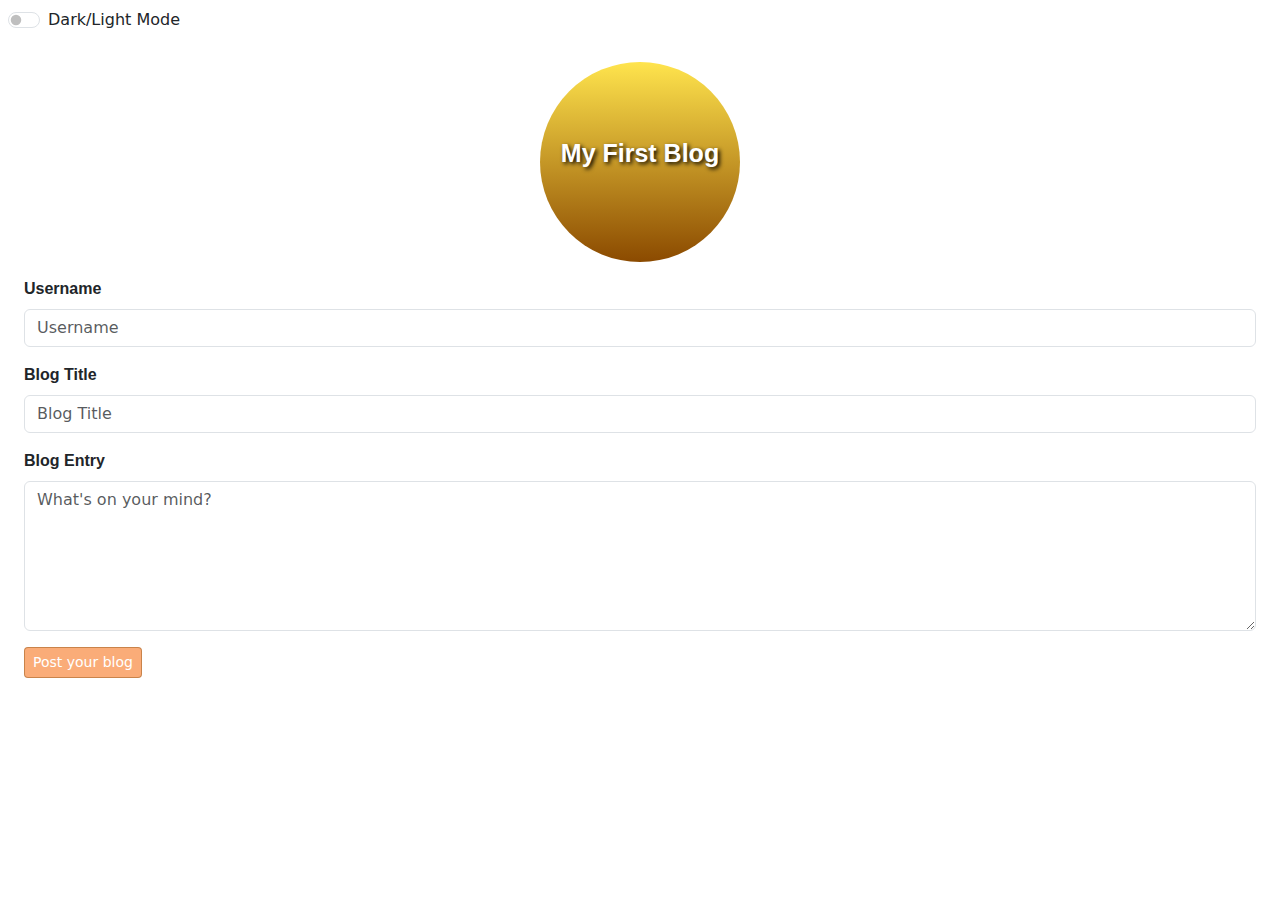
==== index.html @ 90727846 "linked blog.html to index.html button" ====
<!DOCTYPE html>
<html lang="en">
<head>
    <meta charset="UTF-8">
    <meta name="viewport" content="width=device-width, initial-scale=1.0">
    <link rel="stylesheet" href="https://cdn.jsdelivr.net/npm/bootstrap@5.1.3/dist/css/bootstrap.min.css">
    <link rel="stylesheet" href="./Assets/css/styles.css">
    <link rel="stylesheet" href="./Assets/css/form.css">

    <title>Blog Form Page</title>
</head>
<body>
    
    <!-- header section -->
    <header class="p-2 font">
        <div class="form-check form-switch">
            <input class="form-check-input" type="checkbox" role="switch" id="flexSwitchCheckDefault">
            <label class="form-check-label" for="flexSwitchCheckDefault">Dark/Light Mode</label>
        </div>  
    </header>

    <!-- main section -->
    <!-- d-flex, justify-content-center originate from bootstrap styling -->
    <section class="d-flex justify-content-center circle">
        <p>My First Blog</p>
    </section>
    
    <!-- custom-form-control is a custom class to override the default bootstrap form focus styling -->
    <section>
        <div class="px-4 mb-3">
            <label for="formGroupExampleInput" class="form-label form-header-font">Username</label>
            <input type="text" class="form-control custom-form-control" id="formGroupExampleInput" placeholder="Username">
        </div>
        <div class="px-4 mb-3">
            <label for="formGroupExampleInput2" class="form-label form-header-font">Blog Title</label>
            <input type="text" class="form-control custom-form-control" id="formGroupExampleInput2" placeholder="Blog Title">
        </div>
        <div class="px-4 mb-3">
            <label for="formGroupExampleInput" class="form-label form-header-font">Blog Entry</label>
        <textarea class="form-control custom-form-control" placeholder="What's on your mind?" id="floatingTextarea2" style="height: 150px"></textarea>
        </div>
        <div class="px-4">
            <button type="button" id="postYourBlog" class="btn btn-primary btn-sm custom-btn-control">Post your blog</button>
        </div>
    </section>
      
    <!-- footer section -->

    <!-- link to bootstrap js -->
    <script src="https://cdn.jsdelivr.net/npm/bootstrap@5.1.3/dist/js/bootstrap.bundle.min.js"
            integrity="sha384-ka7Sk0Gln4gmtz2MlQnikT1wXgYsOg+OMhuP+IlRH9sENBO0LRn5q+8nbTov4+1p"
            crossorigin="anonymous">
    </script>
    
    <!-- link to new .html upong button interaction -->
    <!-- this uses the window.location.assign method to redirect the user to the blog.html page -->
    <!-- given the button with id="postYourBlog" is pressed -->
    <script>
        document.getElementById('postYourBlog').addEventListener('click', function() {
            window.location.assign('blog.html');
        });
    </script>

</body>
</html>
---- Assets/css/styles.css ----
* {

}

:root {
    /* font variables */
    --main-font: -apple-system, BlinkMacSystemFont, "Segoe UI", Roboto, "Helvetica Neue", Arial, sans-serif;

    /* color variables */
    --circle-clr-primary: #ffe44d;
    --circle-clr-secondary: #8b4a00;
}

/* CLASS SELECTORS */
    /* cirle logo class */
    .circle {
        /* height and width of the cicle logo */
        height: 200px;
        width: 200px;
        /* circle logo styling: gradient, radius (makes cicular) */
        background: linear-gradient(to bottom, var(--circle-clr-primary), var(--circle-clr-secondary));
        border-radius: 50%;
        /* circle font styling: alignment, font-style/color, text-shadow */
        align-items: center;
        text-align: center;
        font-family: var(--main-font);
        color: white;
        font-size: 25px;
        font-weight: bold;
        text-shadow: 2px 2px 4px #000000;
        /* alignment of logo */
        margin: 0 auto;
        margin-top: 20px;
        margin-bottom: 15px;
    }
---- Assets/css/form.css ----
* {

}

:root {
    /* font variables */
    --main-font: -apple-system, BlinkMacSystemFont, "Segoe UI", Roboto, "Helvetica Neue", Arial, sans-serif;

    /* color variables */
    --form-clr-primary: #ff6600;
    --form-clr-secondary: #ec7e0041;
    --btn-clr-primary: #faac78;
    --btn-clr-secondary: #7a410062;
    --btn-clr-focus: #ec7e0041;
}

/* CLASS SELECTORS */
    /* font styling for form headers */
    .form-header-font {
        /* font styling */
        font-family: var(--main-font);
        /* Semi Bold */
        font-weight: 600;
    }

    /* override the default bootstrap form focus styling */
    .custom-form-control:focus {
        border-color: var(--form-clr-primary); /* custom border color */
        box-shadow: 0 0 0 0.25rem var(--form-clr-secondary); /* custom box shadow color */
    }

    /* override the default bootstrap button styling */
    .custom-btn-control {
        background-color: var(--btn-clr-primary); /* custom btn background color */
        border-color: var(--btn-clr-secondary); /* custom btn border color */
    }

    /* override the default bootstrap button hover styling */
    .custom-btn-control:hover {
        background-color: var(--btn-clr-secondary); /* custom btn hover background color */
        border-color: var(--btn-clr-primary); /* custom btn hover border color */
    }

    /* override the default bootstrap button click styling */
    .custom-btn-control:active, .custon-btn-control:target {
        box-shadow: 0 0 0 0.25rem var(--btn-clr-focus); /* custom box shadow color */
    }

    /* override the default bootstrap button focus styling */
    .custom-btn-control:focus {
        background-color: var(--btn-clr-secondary); /* custom btn hover background color */
        border-color: var(--btn-clr-primary); /* custom btn hover border color */
        box-shadow: 0 0 0 0.25rem var(--btn-clr-focus); /* custom box shadow color */
    }
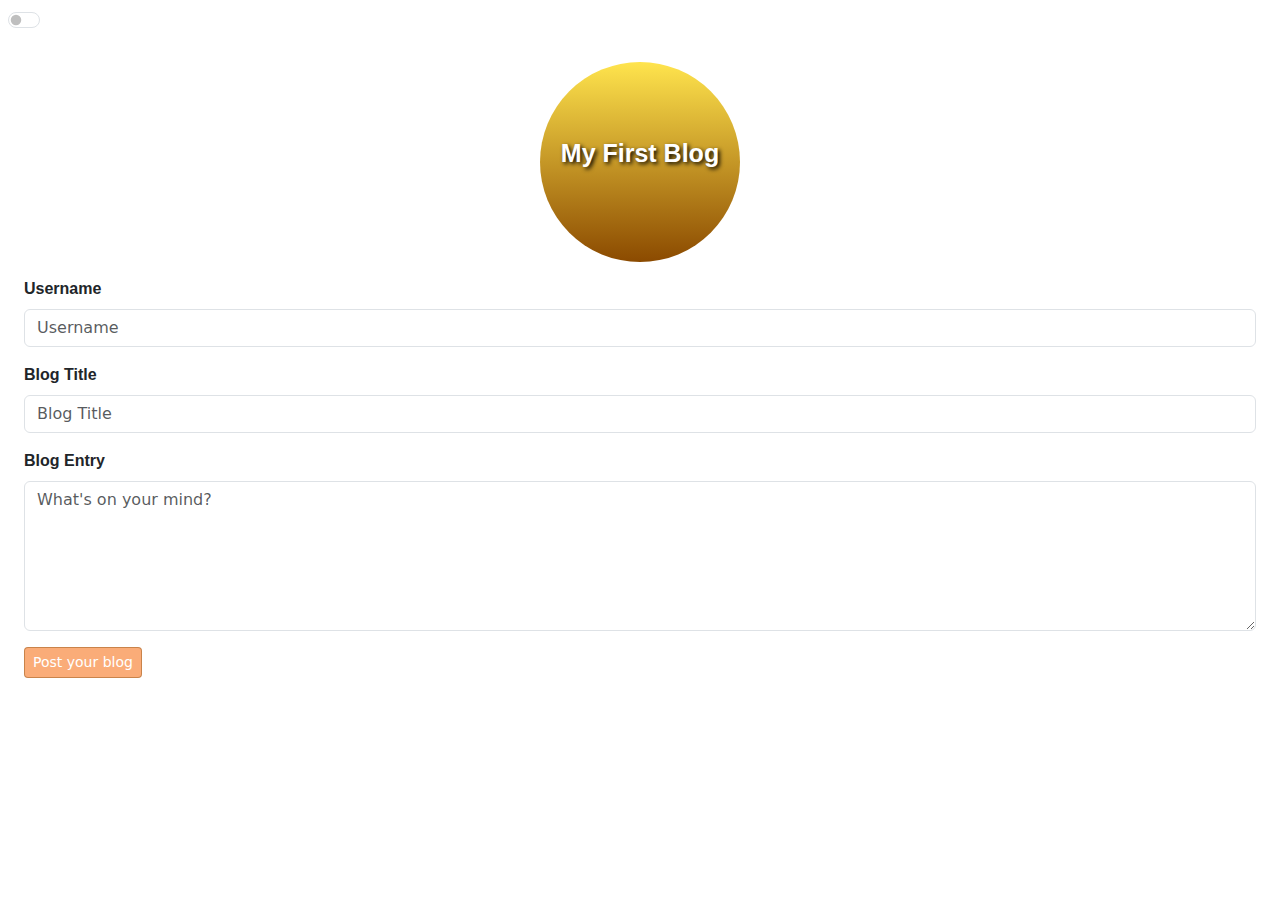
==== commit f87d9a57: "added functionality to logic.js" ====
--- a/index.html
+++ b/index.html
@@ -9,13 +9,14 @@
 
     <title>Blog Form Page</title>
 </head>
-<body>
+
+<body class="light-mode">
     
     <!-- header section -->
-    <header class="p-2 font">
+    <header class="p-2 font light-mode">
         <div class="form-check form-switch">
             <input class="form-check-input" type="checkbox" role="switch" id="flexSwitchCheckDefault">
-            <label class="form-check-label" for="flexSwitchCheckDefault">Dark/Light Mode</label>
+            <label class="form-check-label" for="flexSwitchCheckDefault"></label>
         </div>  
     </header>
 
@@ -29,18 +30,18 @@
     <section>
         <div class="px-4 mb-3">
             <label for="formGroupExampleInput" class="form-label form-header-font">Username</label>
-            <input type="text" class="form-control custom-form-control" id="formGroupExampleInput" placeholder="Username">
+            <input type="text" class="form-control custom-form-control light-mode" id="formGroupExampleInput" placeholder="Username">
         </div>
         <div class="px-4 mb-3">
             <label for="formGroupExampleInput2" class="form-label form-header-font">Blog Title</label>
-            <input type="text" class="form-control custom-form-control" id="formGroupExampleInput2" placeholder="Blog Title">
+            <input type="text" class="form-control custom-form-control light-mode" id="formGroupExampleInput2" placeholder="Blog Title">
         </div>
         <div class="px-4 mb-3">
             <label for="formGroupExampleInput" class="form-label form-header-font">Blog Entry</label>
-        <textarea class="form-control custom-form-control" placeholder="What's on your mind?" id="floatingTextarea2" style="height: 150px"></textarea>
+        <textarea class="form-control custom-form-control light-mode" placeholder="What's on your mind?" id="floatingTextarea2" style="height: 150px"></textarea>
         </div>
         <div class="px-4">
-            <button type="button" id="postYourBlog" class="btn btn-primary btn-sm custom-btn-control">Post your blog</button>
+            <button type="button" id="postYourBlog" class="btn btn-primary btn-sm custom-btn-control light-mode">Post your blog</button>
         </div>
     </section>
       
@@ -52,14 +53,9 @@
             crossorigin="anonymous">
     </script>
     
-    <!-- link to new .html upong button interaction -->
-    <!-- this uses the window.location.assign method to redirect the user to the blog.html page -->
-    <!-- given the button with id="postYourBlog" is pressed -->
-    <script>
-        document.getElementById('postYourBlog').addEventListener('click', function() {
-            window.location.assign('blog.html');
-        });
-    </script>
+    <!-- link to custom logic.js file -->
+    <script src="./Assets/js/logic.js"></script>
 
 </body>
+
 </html>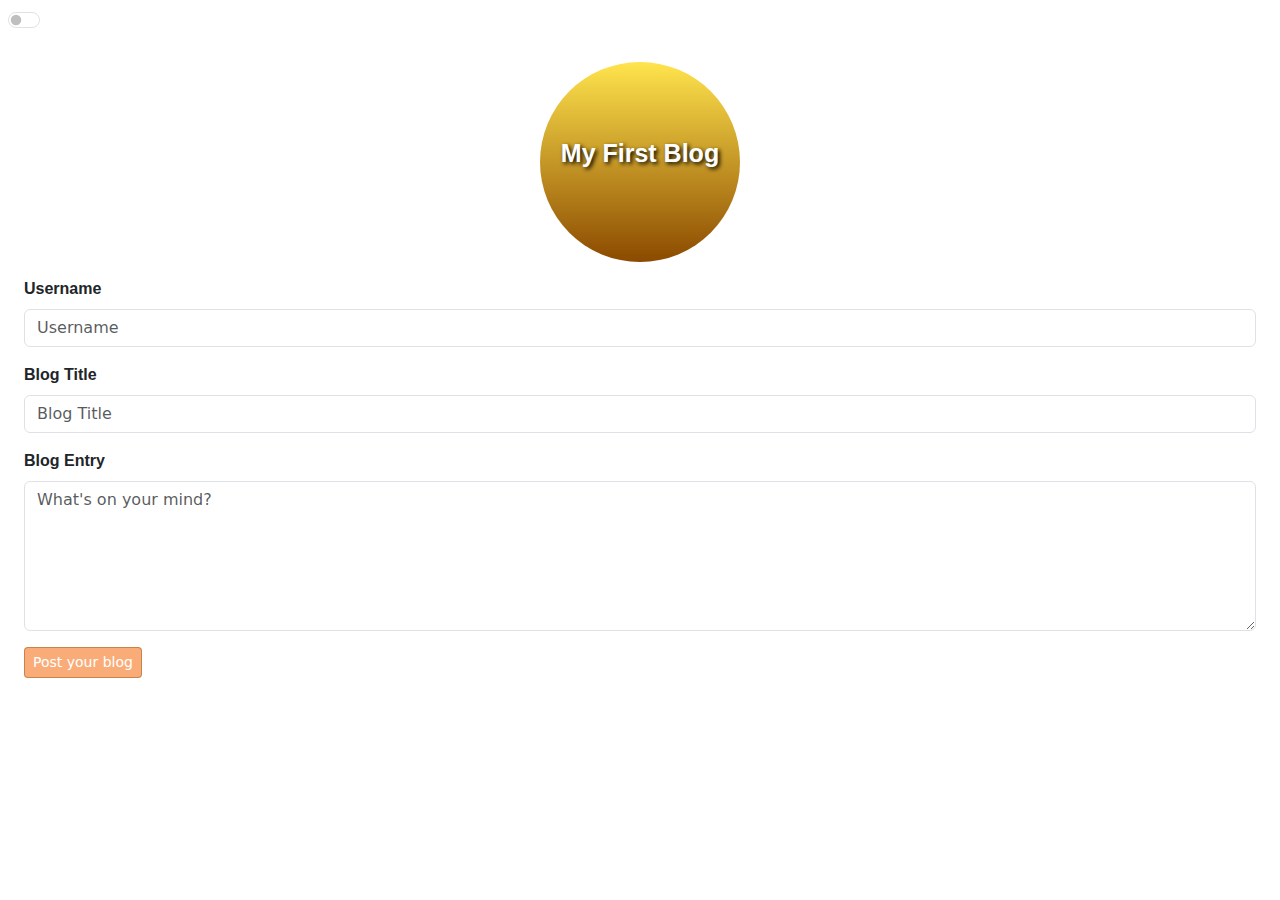
==== commit 52f5c00b: "added light/dark mode styling" ====
--- a/index.html
+++ b/index.html
@@ -22,7 +22,7 @@
 
     <!-- main section -->
     <!-- d-flex, justify-content-center originate from bootstrap styling -->
-    <section class="d-flex justify-content-center circle">
+    <section class="d-flex justify-content-center circle light-mode">
         <p>My First Blog</p>
     </section>
     
@@ -52,7 +52,8 @@
             integrity="sha384-ka7Sk0Gln4gmtz2MlQnikT1wXgYsOg+OMhuP+IlRH9sENBO0LRn5q+8nbTov4+1p"
             crossorigin="anonymous">
     </script>
-    
+    <!-- link to custom form.js file -->
+    <script src="./Assets/js/form.js"></script>
     <!-- link to custom logic.js file -->
     <script src="./Assets/js/logic.js"></script>
 
--- a/Assets/css/styles.css
+++ b/Assets/css/styles.css
@@ -9,7 +9,27 @@
     /* color variables */
     --circle-clr-primary: #ffe44d;
     --circle-clr-secondary: #8b4a00;
+
+    --dark-mode-background: #0d1117;
+    --dark-mode-header: #161b22;
+    --dark-mode-text: #ffffff;
+
+    --circle-clr-primary-dark: #6b8dff;
+    --circle-clr-secondary-dark: #0e0c31;
 }
+
+/* ELEMENT SELECTORS */
+    body.dark-mode {
+        background-color: var(--dark-mode-background);
+    }
+
+    body.dark-mode label {
+        color: var(--dark-mode-text);
+    }
+
+    header.dark-mode {
+        background-color: var(--dark-mode-header);
+    }
 
 /* CLASS SELECTORS */
     /* cirle logo class */
@@ -33,3 +53,7 @@
         margin-top: 20px;
         margin-bottom: 15px;
     }
+
+    .circle.dark-mode {
+        background: linear-gradient(to bottom, var(--circle-clr-primary-dark), var(--circle-clr-secondary-dark));
+    }
--- a/Assets/css/form.css
+++ b/Assets/css/form.css
@@ -12,6 +12,13 @@
     --btn-clr-primary: #faac78;
     --btn-clr-secondary: #7a410062;
     --btn-clr-focus: #ec7e0041;
+
+    --dark-mode-text: #ffffff;
+    --form-clr-primary-dark: #090b0f;
+    --form-clr-secondary-dark: #21262d;
+    --btn-clr-primary-dark: #747474;
+    --btn-clr-secondary-dark: #b6b6b6;
+    --clr-focus-dark: #7bb2ff;
 }
 
 /* CLASS SELECTORS */
@@ -39,10 +46,6 @@
     .custom-btn-control:hover {
         background-color: var(--btn-clr-secondary); /* custom btn hover background color */
         border-color: var(--btn-clr-primary); /* custom btn hover border color */
-    }
-
-    /* override the default bootstrap button click styling */
-    .custom-btn-control:active, .custon-btn-control:target {
         box-shadow: 0 0 0 0.25rem var(--btn-clr-focus); /* custom box shadow color */
     }
 
@@ -51,4 +54,32 @@
         background-color: var(--btn-clr-secondary); /* custom btn hover background color */
         border-color: var(--btn-clr-primary); /* custom btn hover border color */
         box-shadow: 0 0 0 0.25rem var(--btn-clr-focus); /* custom box shadow color */
-    }+    }
+
+    /* style adjusstments for dark mode */
+    .custom-form-control.dark-mode {
+        background-color: var(--form-clr-primary-dark); 
+        border-color: var(--form-clr-secondary-dark);
+    }
+
+    .custom-form-control.dark-mode:focus { 
+        box-shadow: 0 0 0 0.25rem var(--clr-focus-dark);
+        color: var(--dark-mode-text);
+    }
+
+    .custom-btn-control.dark-mode {
+        background-color: var(--btn-clr-primary-dark);
+        border-color: var(--btn-clr-secondary-dark);
+    }
+
+    .custom-btn-control.dark-mode:hover {
+        background-color: var(--btn-clr-secondary-dark);
+        border-color: var(--btn-clr-primary-dark);
+        box-shadow: 0 0 0 0.25rem var(--clr-focus-dark);
+    }
+
+    .custom-btn-control.dark-mode:focus {
+        background-color: var(--btn-clr-secondary-dark);
+        border-color: var(--btn-clr-primary-dark);
+        box-shadow: 0 0 0 0.25rem var(--clr-focus-dark);
+    }
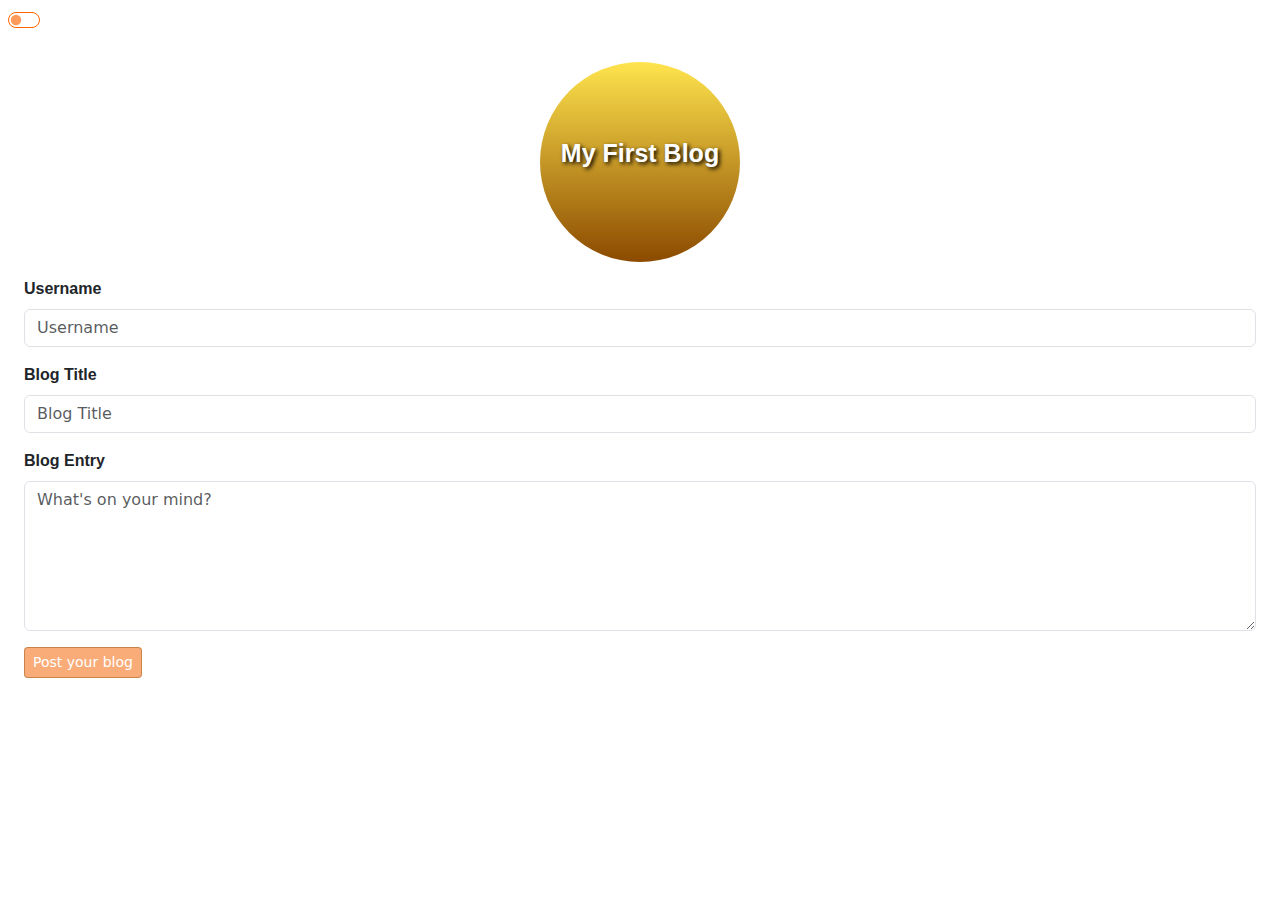
==== commit 4af0a2f2: "added light/dark mode styling to toggle switch" ====
--- a/index.html
+++ b/index.html
@@ -15,8 +15,8 @@
     <!-- header section -->
     <header class="p-2 font light-mode">
         <div class="form-check form-switch">
-            <input class="form-check-input" type="checkbox" role="switch" id="flexSwitchCheckDefault">
-            <label class="form-check-label" for="flexSwitchCheckDefault"></label>
+            <input class="form-check-input custom-toggle-control light-mode" type="checkbox" role="switch" id="flexSwitchCheckDefault">
+            <label class="form-check-label custom-font-control" for="flexSwitchCheckDefault"></label>
         </div>  
     </header>
 
--- a/Assets/css/styles.css
+++ b/Assets/css/styles.css
@@ -13,6 +13,14 @@
     --dark-mode-background: #0d1117;
     --dark-mode-header: #161b22;
     --dark-mode-text: #ffffff;
+
+    --toggle-clr-primary: #ff6600;
+    --toggle-clr-secondary: #ec7e0041;
+
+    --toggle-clr-primary-dark: #121e30;
+    --toggle-clr-secondary-dark: #7bb2ff63;
+
+    --toggle-clr-background-dark: #3e5c8563;
 
     --circle-clr-primary-dark: #6b8dff;
     --circle-clr-secondary-dark: #0e0c31;
@@ -32,6 +40,49 @@
     }
 
 /* CLASS SELECTORS */
+
+    /* light/dark mode button class */
+    /* override the default bootstrap button styling for dark mode */
+    .custom-toggle-control.light-mode {
+        border-color: var(--toggle-clr-primary); /* custom border color */
+
+        /* the background-image: url("") is important here, it is what creates the circle knob */
+        background-image: url("data:image/svg+xml,%3csvg xmlns='http://www.w3.org/2000/svg' viewBox='-4 -4 8 8'%3e%3ccircle r='3' fill='%23ff9c5b'/%3e%3c/svg%3e");
+    }
+
+    /* override the default bootstrap button styling */
+    .custom-toggle-control.light-mode:focus {
+        border-color: var(--toggle-clr-primary); /* custom border color for focus pseudo class */
+        box-shadow: 0 0 0 0.25rem var(--toggle-clr-secondary); /* custom box shadow color for focus pseudo class */
+
+        /* the background-image: url("") is important here, it is what creates the circle knob */
+        /* the color is changed to a shade of orange in light mode using fill='%23ff9c5b' */
+        /* the %23 is important, it is the hex code for # */
+        background-image: url("data:image/svg+xml,%3csvg xmlns='http://www.w3.org/2000/svg' viewBox='-4 -4 8 8'%3e%3ccircle r='3' fill='%23ff9c5b'/%3e%3c/svg%3e");  
+    }
+
+    /* override the default bootstrap button styling for dark mode */
+    .custom-toggle-control.dark-mode {
+        background-color: var(--toggle-clr-background-dark); /* custom background color */
+        border-color: var(--toggle-clr-primary-dark); /* custom border color */
+
+        /* the background-image: url("") is important here, it is what creates the circle knob */
+        background-image: url("data:image/svg+xml,%3csvg xmlns='http://www.w3.org/2000/svg' viewBox='-4 -4 8 8'%3e%3ccircle r='3' fill='rgba%280, 0, 0, 0.25%29'/%3e%3c/svg%3e");
+    }
+
+    /* override the default bootstrap button styling for dark mode for focus pseudo class */
+    .custom-toggle-control.dark-mode:focus {
+        background-color: var(--toggle-clr-background-dark);
+        border-color: var(--toggle-clr-primary-dark); /* custom border color for focus pseudo class */
+        box-shadow: 0 0 0 0.25rem var(--toggle-clr-secondary-dark); /* custom box shadow color for focus pseudo class */
+
+        /* the background-image: url("") is important here, it is what creates the circle knob */
+        /* the color is changedd to a shade of blue in dark mode using fill='%23121e30' */
+        /* the %23 is important, it is the hex code for # */
+        background-image: url("data:image/svg+xml,%3csvg xmlns='http://www.w3.org/2000/svg' viewBox='-4 -4 8 8'%3e%3ccircle r='3' fill='%23121e30'/%3e%3c/svg%3e");
+    }
+
+
     /* cirle logo class */
     .circle {
         /* height and width of the cicle logo */
@@ -54,6 +105,7 @@
         margin-bottom: 15px;
     }
 
+    /* change background color for circle logo in dark mode */
     .circle.dark-mode {
         background: linear-gradient(to bottom, var(--circle-clr-primary-dark), var(--circle-clr-secondary-dark));
     }
--- a/Assets/css/form.css
+++ b/Assets/css/form.css
@@ -16,9 +16,9 @@
     --dark-mode-text: #ffffff;
     --form-clr-primary-dark: #090b0f;
     --form-clr-secondary-dark: #21262d;
-    --btn-clr-primary-dark: #747474;
-    --btn-clr-secondary-dark: #b6b6b6;
-    --clr-focus-dark: #7bb2ff;
+    --btn-clr-primary-dark: #1e2c3f;
+    --btn-clr-secondary-dark: #7bb2ff63;
+    --clr-focus-dark: #cbe1ff56;
 }
 
 /* CLASS SELECTORS */
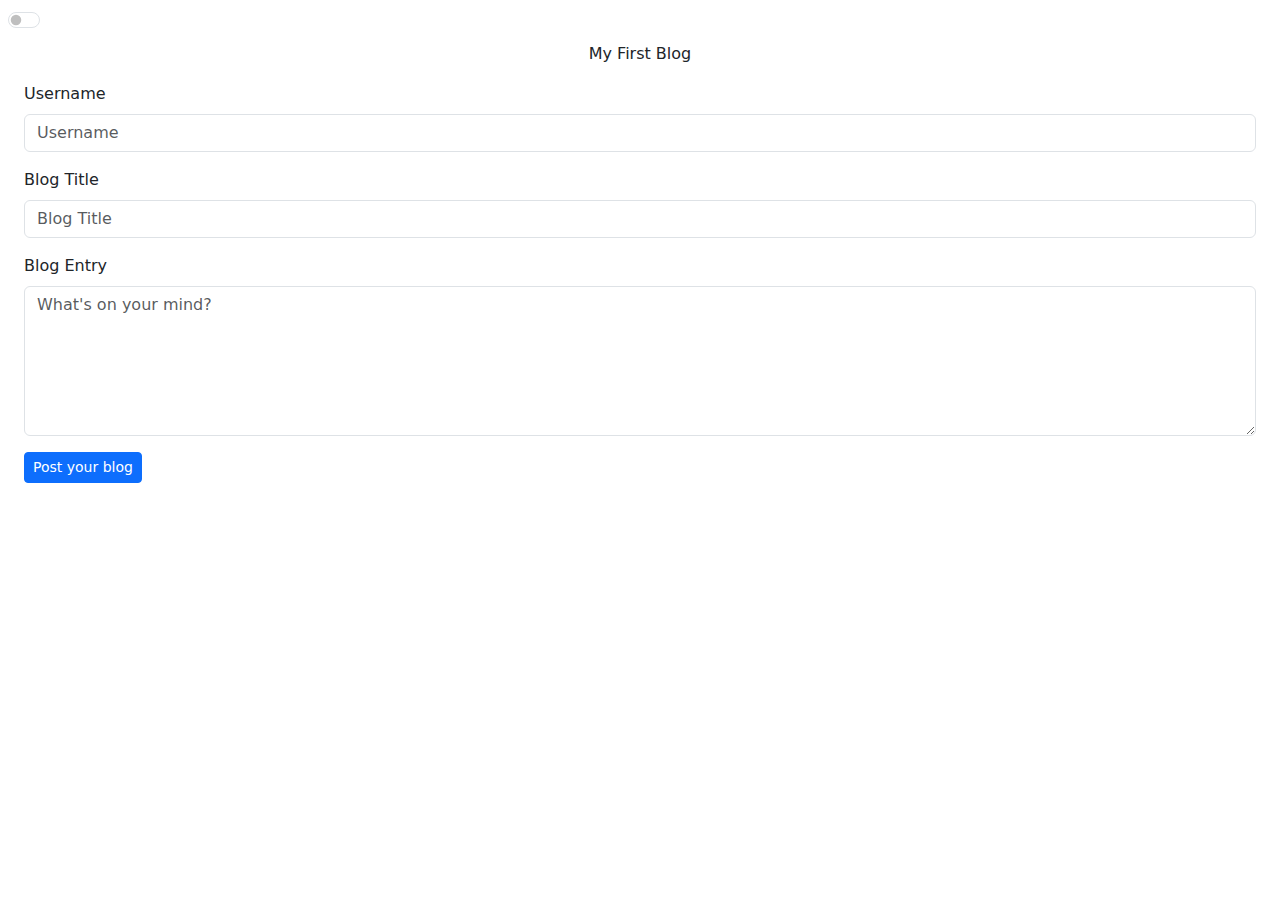
==== commit da3f4108: "added form requirement, form->blog parsing from local storage" ====
--- a/index.html
+++ b/index.html
@@ -4,8 +4,11 @@
     <meta charset="UTF-8">
     <meta name="viewport" content="width=device-width, initial-scale=1.0">
     <link rel="stylesheet" href="https://cdn.jsdelivr.net/npm/bootstrap@5.1.3/dist/css/bootstrap.min.css">
-    <link rel="stylesheet" href="./Assets/css/styles.css">
-    <link rel="stylesheet" href="./Assets/css/form.css">
+    <link rel="stylesheet" type="text/css" href="assets/css/form.css">
+    <link rel="stylesheet" type="text/css" href="assets/css/styles.css">
+
+    <!-- link to custom logic.js file -->
+    <script src="./Assets/js/logic.js" defer></script>
 
     <title>Blog Form Page</title>
 </head>
@@ -20,30 +23,32 @@
         </div>  
     </header>
 
-    <!-- main section -->
     <!-- d-flex, justify-content-center originate from bootstrap styling -->
     <section class="d-flex justify-content-center circle light-mode">
         <p>My First Blog</p>
     </section>
     
+    <!-- main section -->
     <!-- custom-form-control is a custom class to override the default bootstrap form focus styling -->
-    <section>
-        <div class="px-4 mb-3">
-            <label for="formGroupExampleInput" class="form-label form-header-font">Username</label>
-            <input type="text" class="form-control custom-form-control light-mode" id="formGroupExampleInput" placeholder="Username">
-        </div>
-        <div class="px-4 mb-3">
-            <label for="formGroupExampleInput2" class="form-label form-header-font">Blog Title</label>
-            <input type="text" class="form-control custom-form-control light-mode" id="formGroupExampleInput2" placeholder="Blog Title">
-        </div>
-        <div class="px-4 mb-3">
-            <label for="formGroupExampleInput" class="form-label form-header-font">Blog Entry</label>
-        <textarea class="form-control custom-form-control light-mode" placeholder="What's on your mind?" id="floatingTextarea2" style="height: 150px"></textarea>
-        </div>
-        <div class="px-4">
-            <button type="button" id="postYourBlog" class="btn btn-primary btn-sm custom-btn-control light-mode">Post your blog</button>
-        </div>
-    </section>
+    <main>
+        <form id="blog-form">
+            <div class="px-4 mb-3">
+                <label for="username" class="form-label form-header-font">Username</label>
+                <input required type="text" name="username" class="form-control custom-form-control light-mode" placeholder="Username">
+            </div>
+            <div class="px-4 mb-3">
+                <label for="blogTitle" class="form-label form-header-font">Blog Title</label>
+                <input required type="text" name="blogTitle" class="form-control custom-form-control light-mode" placeholder="Blog Title">
+            </div>
+            <div class="px-4 mb-3">
+                <label for="blogText" class="form-label form-header-font">Blog Entry</label>
+                <textarea required name="blogText" class="form-control custom-form-control light-mode" placeholder="What's on your mind?" style="height: 150px"></textarea>
+            </div>
+            <div class="px-4">
+                <button type="submit" id="post-your-blog" class="btn btn-primary btn-sm custom-btn-control light-mode">Post your blog</button>
+            </div>
+        </form>
+    </main>
       
     <!-- footer section -->
 
@@ -52,10 +57,13 @@
             integrity="sha384-ka7Sk0Gln4gmtz2MlQnikT1wXgYsOg+OMhuP+IlRH9sENBO0LRn5q+8nbTov4+1p"
             crossorigin="anonymous">
     </script>
-    <!-- link to custom form.js file -->
+
+    <!-- link to JQuery library -->
+    <script src="https://code.jquery.com/jquery-3.5.1.min.js">
+    </script>
+
+    <!-- link to custom blog.js file -->
     <script src="./Assets/js/form.js"></script>
-    <!-- link to custom logic.js file -->
-    <script src="./Assets/js/logic.js"></script>
 
 </body>
 
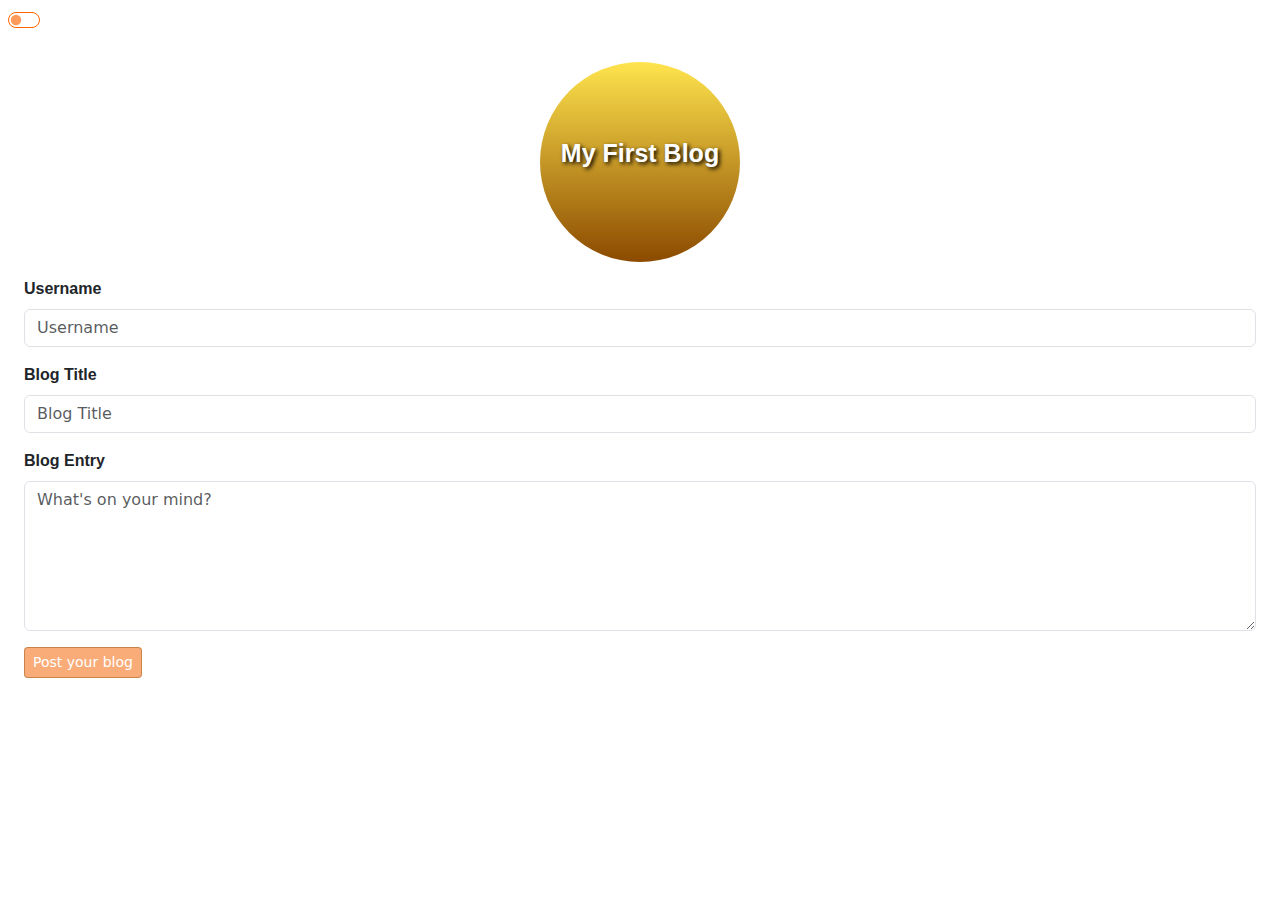
==== commit 594c1601: "adjusted index.html .css link dir" ====
--- a/index.html
+++ b/index.html
@@ -4,8 +4,9 @@
     <meta charset="UTF-8">
     <meta name="viewport" content="width=device-width, initial-scale=1.0">
     <link rel="stylesheet" href="https://cdn.jsdelivr.net/npm/bootstrap@5.1.3/dist/css/bootstrap.min.css">
-    <link rel="stylesheet" type="text/css" href="assets/css/form.css">
-    <link rel="stylesheet" type="text/css" href="assets/css/styles.css">
+
+    <link rel="stylesheet" href="./Assets/css/form.css">
+    <link rel="stylesheet" href="./Assets/css/styles.css">
 
     <!-- link to custom logic.js file -->
     <script src="./Assets/js/logic.js" defer></script>
--- a/Assets/css/form.css
+++ b/Assets/css/form.css
@@ -0,0 +1,86 @@
+* {
+
+}
+
+:root {
+    /* font variables */
+    --main-font: -apple-system, BlinkMacSystemFont, "Segoe UI", Roboto, "Helvetica Neue", Arial, sans-serif;
+
+    /* color variables */
+    --form-clr-primary: #ff6600;
+    --form-clr-secondary: #ec7e0041;
+    --btn-clr-primary: #faac78;
+    --btn-clr-secondary: #7a410062;
+    --btn-clr-focus: #ec7e0041;
+
+    --dark-mode-text: #ffffff;
+    --form-clr-primary-dark: #090b0f;
+    --form-clr-secondary-dark: #21262d;
+    --btn-clr-primary-dark: #1e2c3f;
+    --btn-clr-secondary-dark: #7bb2ff63;
+    --clr-focus-dark: #cbe1ff56;
+}
+
+/* CLASS SELECTORS */
+    /* font styling for form headers */
+    .form-header-font {
+        /* font styling */
+        font-family: var(--main-font);
+        /* Semi Bold */
+        font-weight: 600;
+    }
+
+    /* override the default bootstrap form focus styling */
+    .custom-form-control:focus {
+        border-color: var(--form-clr-primary); /* custom border color */
+        box-shadow: 0 0 0 0.25rem var(--form-clr-secondary); /* custom box shadow color */
+    }
+
+    /* override the default bootstrap button styling */
+    .custom-btn-control {
+        background-color: var(--btn-clr-primary); /* custom btn background color */
+        border-color: var(--btn-clr-secondary); /* custom btn border color */
+    }
+
+    /* override the default bootstrap button hover styling */
+    .custom-btn-control:hover {
+        background-color: var(--btn-clr-secondary); /* custom btn hover background color */
+        border-color: var(--btn-clr-primary); /* custom btn hover border color */
+        box-shadow: 0 0 0 0.25rem var(--btn-clr-focus); /* custom box shadow color */
+    }
+
+    /* override the default bootstrap button focus styling */
+    .custom-btn-control:focus {
+        background-color: var(--btn-clr-secondary); /* custom btn hover background color */
+        border-color: var(--btn-clr-primary); /* custom btn hover border color */
+        box-shadow: 0 0 0 0.25rem var(--btn-clr-focus); /* custom box shadow color */
+    }
+
+    /* style adjusstments for dark mode */
+    .custom-form-control.dark-mode {
+        background-color: var(--form-clr-primary-dark); 
+        border-color: var(--form-clr-secondary-dark);
+        color: var(--dark-mode-text);
+    }
+
+    .custom-form-control.dark-mode:focus { 
+        box-shadow: 0 0 0 0.25rem var(--clr-focus-dark);
+        color: var(--dark-mode-text);
+    }
+
+    .custom-btn-control.dark-mode {
+        background-color: var(--btn-clr-primary-dark);
+        border-color: var(--btn-clr-secondary-dark);
+    }
+
+    .custom-btn-control.dark-mode:hover {
+        background-color: var(--btn-clr-secondary-dark);
+        border-color: var(--btn-clr-primary-dark);
+        box-shadow: 0 0 0 0.25rem var(--clr-focus-dark);
+    }
+
+    .custom-btn-control.dark-mode:focus {
+        background-color: var(--btn-clr-secondary-dark);
+        border-color: var(--btn-clr-primary-dark);
+        box-shadow: 0 0 0 0.25rem var(--clr-focus-dark);
+    }
--- a/Assets/css/styles.css
+++ b/Assets/css/styles.css
@@ -0,0 +1,111 @@
+* {
+
+}
+
+:root {
+    /* font variables */
+    --main-font: -apple-system, BlinkMacSystemFont, "Segoe UI", Roboto, "Helvetica Neue", Arial, sans-serif;
+
+    /* color variables */
+    --circle-clr-primary: #ffe44d;
+    --circle-clr-secondary: #8b4a00;
+
+    --dark-mode-background: #0d1117;
+    --dark-mode-header: #161b22;
+    --dark-mode-text: #ffffff;
+
+    --toggle-clr-primary: #ff6600;
+    --toggle-clr-secondary: #ec7e0041;
+
+    --toggle-clr-primary-dark: #121e30;
+    --toggle-clr-secondary-dark: #7bb2ff63;
+
+    --toggle-clr-background-dark: #3e5c8563;
+
+    --circle-clr-primary-dark: #6b8dff;
+    --circle-clr-secondary-dark: #171c4d;
+}
+
+/* ELEMENT SELECTORS */
+    body.dark-mode {
+        background-color: var(--dark-mode-background);
+    }
+
+    body.dark-mode label {
+        color: var(--dark-mode-text);
+    }
+
+    header.dark-mode {
+        background-color: var(--dark-mode-header);
+    }
+
+/* CLASS SELECTORS */
+
+    /* light/dark mode button class */
+    /* override the default bootstrap button styling for dark mode */
+    .custom-toggle-control.light-mode {
+        border-color: var(--toggle-clr-primary); /* custom border color */
+
+        /* the background-image: url("") is important here, it is what creates the circle knob */
+        background-image: url("data:image/svg+xml,%3csvg xmlns='http://www.w3.org/2000/svg' viewBox='-4 -4 8 8'%3e%3ccircle r='3' fill='%23ff9c5b'/%3e%3c/svg%3e");
+    }
+
+    /* override the default bootstrap button styling */
+    .custom-toggle-control.light-mode:focus {
+        border-color: var(--toggle-clr-primary); /* custom border color for focus pseudo class */
+        box-shadow: 0 0 0 0.25rem var(--toggle-clr-secondary); /* custom box shadow color for focus pseudo class */
+
+        /* the background-image: url("") is important here, it is what creates the circle knob */
+        /* the color is changed to a shade of orange in light mode using fill='%23ff9c5b' */
+        /* the %23 is important, it is the hex code for # */
+        background-image: url("data:image/svg+xml,%3csvg xmlns='http://www.w3.org/2000/svg' viewBox='-4 -4 8 8'%3e%3ccircle r='3' fill='%23ff9c5b'/%3e%3c/svg%3e");  
+    }
+
+    /* override the default bootstrap button styling for dark mode */
+    .custom-toggle-control.dark-mode {
+        background-color: var(--toggle-clr-background-dark); /* custom background color */
+        border-color: var(--toggle-clr-primary-dark); /* custom border color */
+
+        /* the background-image: url("") is important here, it is what creates the circle knob */
+        background-image: url("data:image/svg+xml,%3csvg xmlns='http://www.w3.org/2000/svg' viewBox='-4 -4 8 8'%3e%3ccircle r='3' fill='rgba%280, 0, 0, 0.25%29'/%3e%3c/svg%3e");
+    }
+
+    /* override the default bootstrap button styling for dark mode for focus pseudo class */
+    .custom-toggle-control.dark-mode:focus {
+        background-color: var(--toggle-clr-background-dark);
+        border-color: var(--toggle-clr-primary-dark); /* custom border color for focus pseudo class */
+        box-shadow: 0 0 0 0.25rem var(--toggle-clr-secondary-dark); /* custom box shadow color for focus pseudo class */
+
+        /* the background-image: url("") is important here, it is what creates the circle knob */
+        /* the color is changedd to a shade of blue in dark mode using fill='%23121e30' */
+        /* the %23 is important, it is the hex code for # */
+        background-image: url("data:image/svg+xml,%3csvg xmlns='http://www.w3.org/2000/svg' viewBox='-4 -4 8 8'%3e%3ccircle r='3' fill='%23121e30'/%3e%3c/svg%3e");
+    }
+
+
+    /* cirle logo class */
+    .circle {
+        /* height and width of the cicle logo */
+        height: 200px;
+        width: 200px;
+        /* circle logo styling: gradient, radius (makes cicular) */
+        background: linear-gradient(to bottom, var(--circle-clr-primary), var(--circle-clr-secondary));
+        border-radius: 50%;
+        /* circle font styling: alignment, font-style/color, text-shadow */
+        align-items: center;
+        text-align: center;
+        font-family: var(--main-font);
+        color: white;
+        font-size: 25px;
+        font-weight: bold;
+        text-shadow: 2px 2px 4px #000000;
+        /* alignment of logo */
+        margin: 0 auto;
+        margin-top: 20px;
+        margin-bottom: 15px;
+    }
+
+    /* change background color for circle logo in dark mode */
+    .circle.dark-mode {
+        background: linear-gradient(to bottom, var(--circle-clr-primary-dark), var(--circle-clr-secondary-dark));
+    }
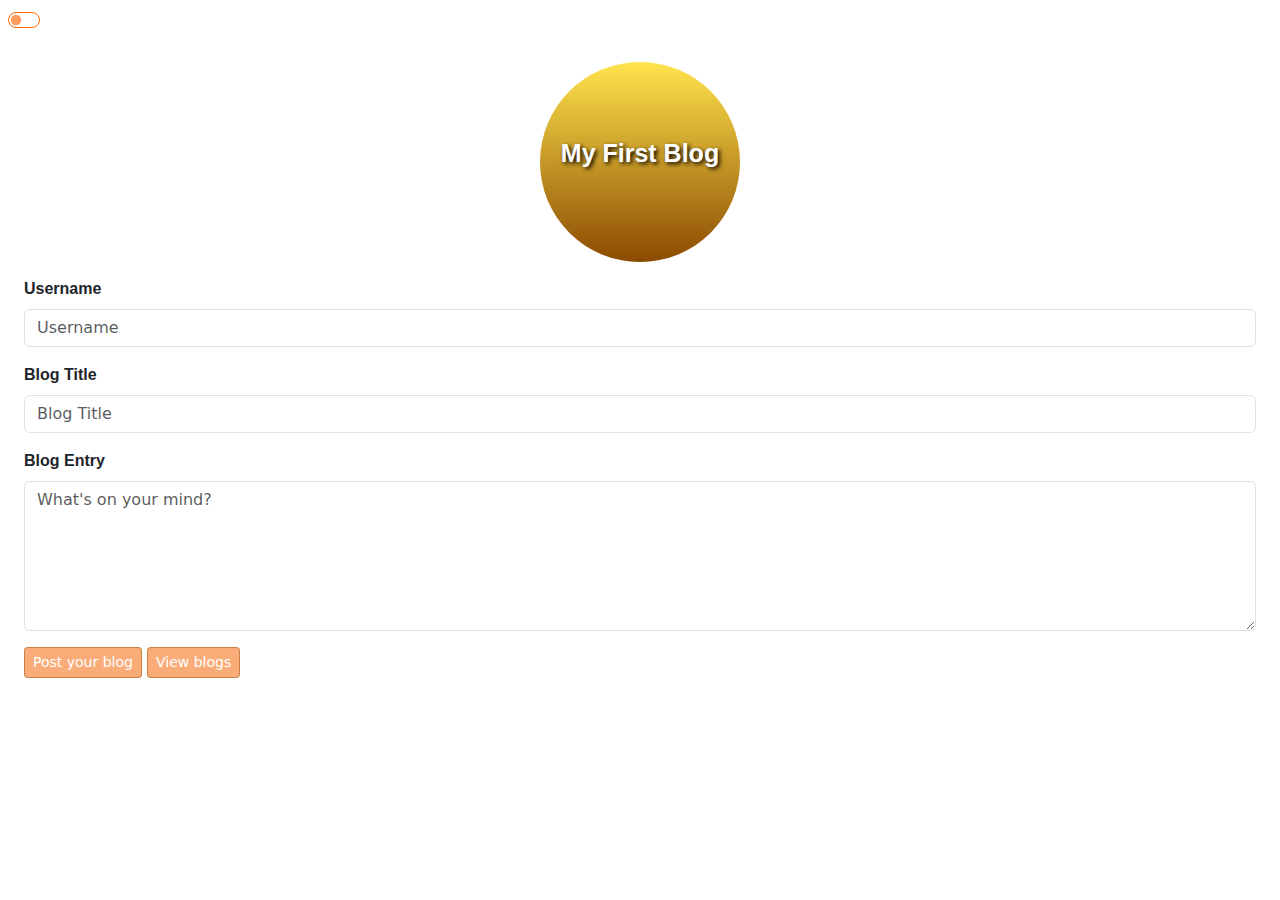
==== commit 9ce9e12e: "added view-blogs button to index.html and linked to blog.html" ====
--- a/index.html
+++ b/index.html
@@ -47,6 +47,7 @@
             </div>
             <div class="px-4">
                 <button type="submit" id="post-your-blog" class="btn btn-primary btn-sm custom-btn-control light-mode">Post your blog</button>
+                <button type="submit" id="view-blogs" class="btn btn-primary btn-sm custom-btn-control light-mode">View blogs</button>
             </div>
         </form>
     </main>
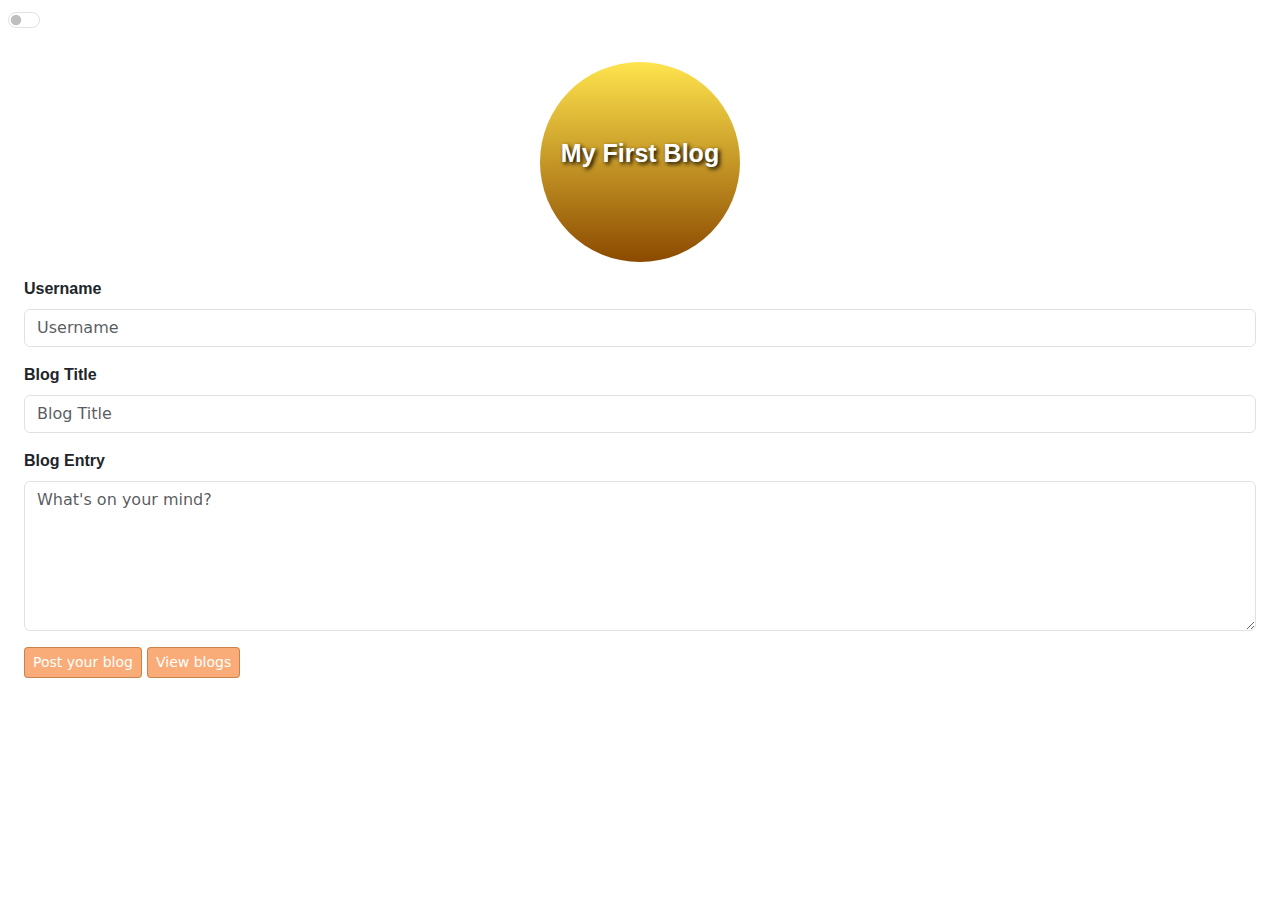
==== commit 30c5cece: "added storage and usage of localStorage 'theme' to blog,form.js" ====
--- a/index.html
+++ b/index.html
@@ -14,18 +14,18 @@
     <title>Blog Form Page</title>
 </head>
 
-<body class="light-mode">
-    
+<body>
+
     <!-- header section -->
-    <header class="p-2 font light-mode">
+    <header class="p-2 font">
         <div class="form-check form-switch">
-            <input class="form-check-input custom-toggle-control light-mode" type="checkbox" role="switch" id="flexSwitchCheckDefault">
+            <input class="form-check-input custom-toggle-control" type="checkbox" role="switch" id="flexSwitchCheckDefault">
             <label class="form-check-label custom-font-control" for="flexSwitchCheckDefault"></label>
         </div>  
     </header>
 
     <!-- d-flex, justify-content-center originate from bootstrap styling -->
-    <section class="d-flex justify-content-center circle light-mode">
+    <section class="d-flex justify-content-center circle">
         <p>My First Blog</p>
     </section>
     
@@ -35,19 +35,19 @@
         <form id="blog-form">
             <div class="px-4 mb-3">
                 <label for="username" class="form-label form-header-font">Username</label>
-                <input required type="text" name="username" class="form-control custom-form-control light-mode" placeholder="Username">
+                <input required type="text" name="username" class="form-control custom-form-control" placeholder="Username">
             </div>
             <div class="px-4 mb-3">
                 <label for="blogTitle" class="form-label form-header-font">Blog Title</label>
-                <input required type="text" name="blogTitle" class="form-control custom-form-control light-mode" placeholder="Blog Title">
+                <input required type="text" name="blogTitle" class="form-control custom-form-control" placeholder="Blog Title">
             </div>
             <div class="px-4 mb-3">
                 <label for="blogText" class="form-label form-header-font">Blog Entry</label>
-                <textarea required name="blogText" class="form-control custom-form-control light-mode" placeholder="What's on your mind?" style="height: 150px"></textarea>
+                <textarea required name="blogText" class="form-control custom-form-control" placeholder="What's on your mind?" style="height: 150px"></textarea>
             </div>
             <div class="px-4">
-                <button type="submit" id="post-your-blog" class="btn btn-primary btn-sm custom-btn-control light-mode">Post your blog</button>
-                <button type="submit" id="view-blogs" class="btn btn-primary btn-sm custom-btn-control light-mode">View blogs</button>
+                <button type="submit" id="post-your-blog" class="btn btn-primary btn-sm custom-btn-control">Post your blog</button>
+                <button type="submit" id="view-blogs" class="btn btn-primary btn-sm custom-btn-control">View blogs</button>
             </div>
         </form>
     </main>
